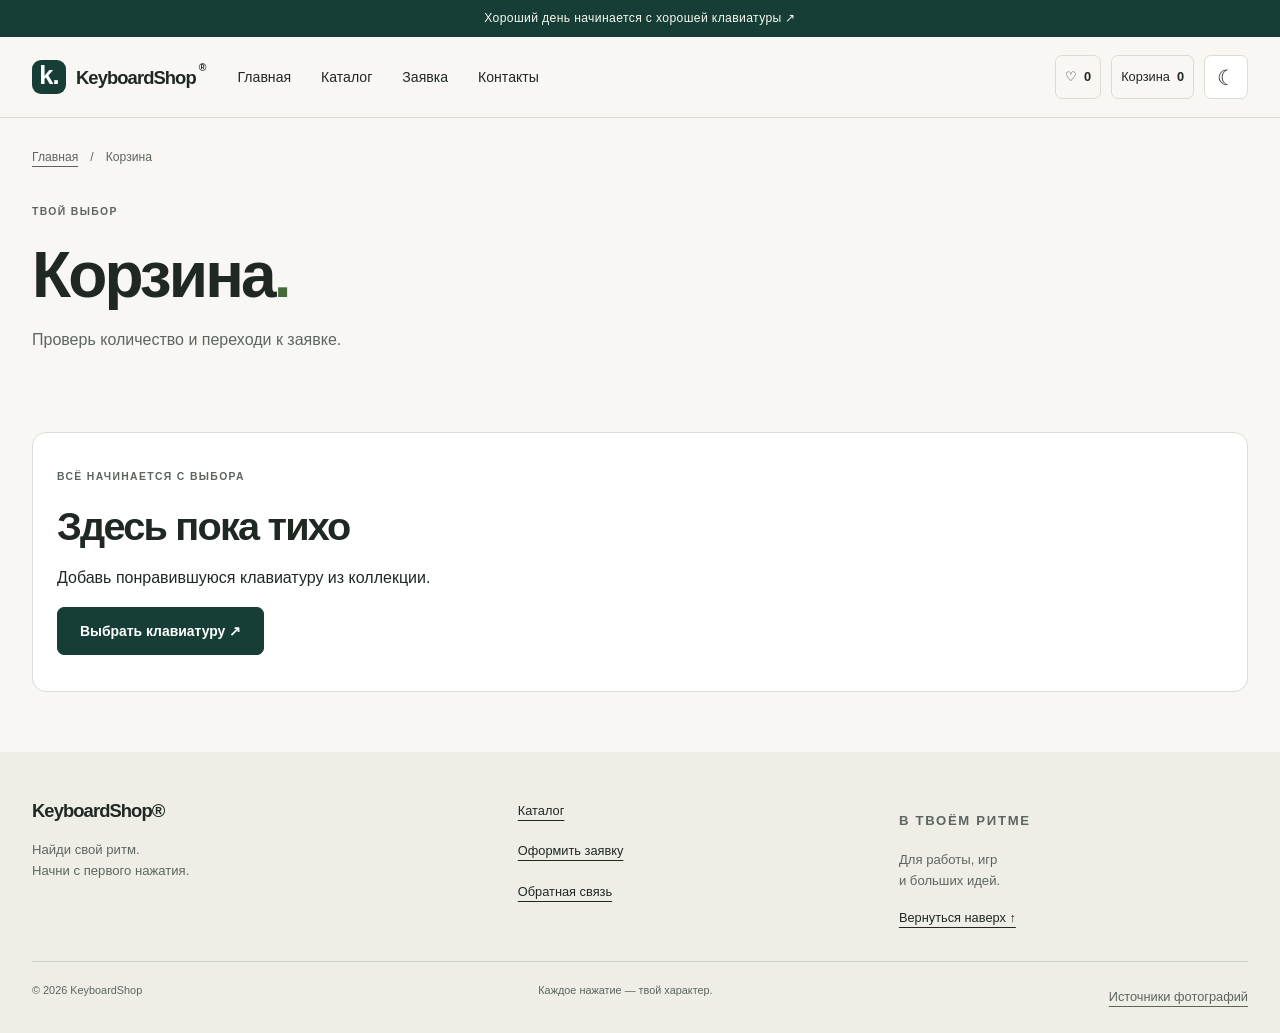
==== cart.html @ 7a4f7b2b "feat: add persistent cart favorites promo and checkout" ====
<!doctype html>

<html lang="ru">
  <head>
    <meta charset="utf-8" />
    <meta content="width=device-width, initial-scale=1" name="viewport" />
    <meta
      content="Клавиатуры в корзине: количество, скидка по промокоду и итоговая стоимость."
      name="description"
    />
    <meta content="#173e36" name="theme-color" />
    <title>Корзина — KeyboardShop</title>
    <link href="images/favicon.svg" rel="icon" type="image/svg+xml" />
    <link href="css/style.css" rel="stylesheet" />
    <link href="css/responsive.css" rel="stylesheet" />
    <script defer="" src="js/data.js"></script>
    <script defer="" src="js/main.js"></script>
    <script defer="" src="js/catalog.js"></script>
    <script defer="" src="js/cart.js"></script>
    <script defer="" src="js/modal.js"></script>
    <script defer="" src="js/validation.js"></script>
  </head>
  <body id="top">
    <a class="skip-link" href="#main">Перейти к содержимому</a>
    <div class="announcement">Хороший день начинается с хорошей клавиатуры ↗</div>
    <header class="site-header">
      <div class="container site-header__inner">
        <a class="site-logo" href="index.html">
          <span aria-hidden="true" class="logo-key"> k. </span>
          KeyboardShop
          <span aria-hidden="true" class="logo-dot"> ® </span>
        </a>
        <details class="nav-menu">
          <summary>
            Меню
            <span aria-hidden="true"> ☰ </span>
          </summary>
          <nav aria-label="Основная навигация">
            <ul class="site-nav__list">
              <li>
                <a href="index.html"> Главная </a>
              </li>
              <li>
                <a href="catalog.html"> Каталог </a>
              </li>
              <li>
                <a href="order.html"> Заявка </a>
              </li>
              <li>
                <a href="contacts.html"> Контакты </a>
              </li>
            </ul>
          </nav>
        </details>
        <div class="header-actions">
          <a aria-label="Избранное" class="header-favorites" href="catalog.html?favorites=1"
            >♡ <span data-favorite-count="">0</span></a
          ><a class="header-cart" href="cart.html">Корзина <span data-cart-count="">0</span></a
          ><button
            aria-label="Включить тёмную тему"
            aria-pressed="false"
            class="theme-toggle"
            data-theme-toggle=""
            type="button"
          >
            ☾
          </button>
        </div>
      </div>
    </header>
    <main class="container" id="main" tabindex="-1">
      <nav aria-label="Хлебные крошки" class="breadcrumbs">
        <a href="index.html">Главная</a><span aria-hidden="true">/</span><span>Корзина</span>
      </nav>
      <section class="page-heading">
        <p class="eyebrow">Твой выбор</p>
        <h1>Корзина<span class="accent">.</span></h1>
        <p>Проверь количество и переходи к заявке.</p>
      </section>
      <section class="empty-state" hidden="" id="cart-empty">
        <p class="eyebrow">Всё начинается с выбора</p>
        <h2>Здесь пока тихо</h2>
        <p>Добавь понравившуюся клавиатуру из коллекции.</p>
        <a class="button" href="catalog.html">Выбрать клавиатуру ↗</a>
      </section>
      <div class="cart-layout" id="cart-content">
        <section aria-label="Товары в корзине">
          <div id="cart-items"></div>
          <button class="text-button" id="clear-cart" type="button">Очистить корзину</button>
        </section>
        <aside class="cart-summary">
          <h2>Твой итог</h2>
          <div aria-live="polite" data-cart-totals=""></div>
          <form id="promo-form">
            <label for="promo-code">Промокод</label>
            <div class="promo-controls">
              <input
                aria-describedby="promo-hint promo-message"
                autocomplete="off"
                id="promo-code"
                maxlength="20"
                name="promo"
                placeholder="KEY10"
                type="text"
              /><button class="button" type="submit">Применить</button>
            </div>
            <p class="form-note" id="promo-hint">KEY10 — ещё 10% на товары в корзине.</p>
            <p class="field-error" id="promo-message" role="status"></p>
            <button class="text-button" hidden="" id="remove-promo" type="button">
              Убрать промокод
            </button>
          </form>
          <a class="button checkout-link" href="order.html?source=cart">Оставить заявку ↗</a>
          <p class="form-note">
            Стоимость доставки будет рассчитана в заявке. Оплата не подключена.
          </p>
        </aside>
      </div>
    </main>
    <footer class="site-footer" id="contacts">
      <div class="container footer-grid">
        <div>
          <a class="site-logo" href="index.html"> KeyboardShop® </a>
          <p>
            Найди свой ритм.
            <br />
            Начни с первого нажатия.
          </p>
        </div>
        <nav aria-label="Навигация в подвале">
          <a href="catalog.html"> Каталог </a>
          <a href="order.html"> Оформить заявку </a>
          <a href="contacts.html#feedback"> Обратная связь </a>
        </nav>
        <div>
          <p class="eyebrow">В твоём ритме</p>
          <p>
            Для работы, игр
            <br />
            и больших идей.
          </p>
          <a href="#top"> Вернуться наверх ↑ </a>
        </div>
      </div>
      <div class="container footer-bottom">
        <span> © 2026 KeyboardShop </span>
        <span> Каждое нажатие — твой характер. </span>
        <a href="https://github.com/TitaNik322/kr4-js-shop#фотографии">Источники фотографий</a>
      </div>
    </footer>
    <p aria-live="polite" class="site-message" hidden="" id="site-message" role="status"></p>
    <noscript
      ><p class="container notice">
        Для каталога и формы включите JavaScript в браузере.
      </p></noscript
    >
  </body>
</html>
---- css/style.css ----
﻿/* Базовые настройки и цвета */
:root {
  --bg: #f8f7f3;
  --surface: #fff;
  --text: #202823;
  --muted: #5d655f;
  --green: #173e36;
  --accent: #456b38;
  --border: #d9ddd5;
  --pale: #e9eddf;
}
*,
*::before,
*::after {
  box-sizing: border-box;
}
html {
  scroll-behavior: smooth;
  scroll-padding-top: 110px;
}
body {
  min-height: 100vh;
  min-height: 100dvh;
  display: flex;
  flex-direction: column;
  margin: 0;
  background: var(--bg);
  color: var(--text);
  font-family: 'Segoe UI', Arial, sans-serif;
  font-size: 16px;
  line-height: 1.6;
}
main {
  flex: 1 0 auto;
  min-height: 0;
}
main:focus {
  outline: none;
}
a {
  color: inherit;
  text-underline-offset: 5px;
}
button,
input,
textarea,
select {
  font: inherit;
  max-width: 100%;
}
button,
summary {
  cursor: pointer;
}
[hidden] {
  display: none !important;
}
img {
  display: block;
}
picture {
  display: block;
  min-width: 0;
}
h1,
h2,
h3,
p {
  margin-top: 0;
}
h1,
h2,
h3 {
  line-height: 1.13;
  letter-spacing: -0.045em;
}
h1 {
  font-weight: 650;
  margin-bottom: 24px;
}
h2 {
  font-size: clamp(1.8rem, 3.1vw, 2.65rem);
  font-weight: 600;
  margin-bottom: 16px;
}
h3 {
  font-size: 1.35rem;
  font-weight: 650;
}
em {
  font-family: Georgia, serif;
  color: var(--green);
  font-weight: 400;
}
:focus-visible {
  outline: 3px solid #b64e17;
  outline-offset: 5px;
}
section[id] {
  scroll-margin-top: 110px;
}
.skip-link {
  position: fixed;
  top: -120px;
  left: 16px;
  z-index: 100;
  padding: 12px 20px;
  background: var(--green);
  color: white;
  border-radius: 8px;
}
.skip-link:focus {
  top: 16px;
}
/* Шапка и навигация */
.announcement {
  background: var(--green);
  color: #f7f9ee;
  text-align: center;
  padding: 9px 18px;
  font-size: 0.76rem;
  letter-spacing: 0.03em;
}
.site-header {
  background: var(--bg);
  border-bottom: 1px solid var(--border);
}
.site-logo {
  display: inline-flex;
  align-items: center;
  gap: 10px;
  font-weight: 750;
  font-size: 1.15rem;
  text-decoration: none;
  letter-spacing: -0.05em;
  white-space: nowrap;
}
.logo-key {
  display: grid;
  place-items: center;
  width: 34px;
  height: 34px;
  background: var(--green);
  color: white;
  border-radius: 9px;
  font-size: 1.6rem;
  line-height: 1;
  padding-bottom: 4px;
}
.logo-dot {
  font-size: 0.65rem;
  align-self: start;
  margin-left: -7px;
}
.nav-menu > summary {
  padding: 8px;
  font-weight: 600;
  list-style: none;
}
summary::-webkit-details-marker {
  display: none;
}
.nav-menu > summary span {
  margin-left: 6px;
}
.site-nav__list {
  padding: 0;
  margin: 0;
  list-style: none;
}
.site-nav__list a {
  display: block;
  text-decoration: none;
  padding: 10px 12px;
  font-size: 0.88rem;
  border-radius: 8px;
}
.site-nav__list a:hover,
.site-nav__list a[aria-current] {
  background: var(--pale);
  color: var(--green);
}
.header-link {
  gap: 20px;
  padding: 10px 0;
  font-size: 0.85rem;
  text-decoration: none;
  border-bottom: 1px solid var(--text);
}
/* Главный экран */
.eyebrow {
  text-transform: uppercase;
  letter-spacing: 0.13em;
  font-size: 0.65rem;
  font-weight: 700;
  line-height: 1.6;
  margin-bottom: 18px;
  color: var(--muted);
}
.status-dot {
  display: inline-block;
  width: 7px;
  height: 7px;
  margin-right: 7px;
  border-radius: 50%;
  background: var(--accent);
}
.hero__description {
  color: var(--muted);
  font-size: 1rem;
  line-height: 1.75;
  margin-bottom: 26px;
}
.hero__footnote {
  color: var(--muted);
  font-size: 0.73rem;
  margin: 28px 0 0;
}
.hero__visual {
  position: relative;
  min-width: 0;
  overflow: hidden;
  border-radius: 18px;
  background: #e7e8e1;
}
.hero__visual img {
  opacity: 1;
}
.hero__caption {
  position: absolute;
  left: 0;
  right: 0;
  bottom: 0;
  display: flex;
  justify-content: space-between;
  gap: 20px;
  padding: 30px 22px 20px;
  background: linear-gradient(transparent, #000c);
  color: white;
  font-size: 0.76rem;
}
/* Кнопки и ссылки */
.button {
  display: inline-flex;
  align-items: center;
  justify-content: center;
  gap: 24px;
  background: var(--green);
  color: white;
  min-height: 48px;
  padding: 12px 22px;
  border: 1px solid var(--green);
  border-radius: 7px;
  text-decoration: none;
  font-size: 0.87rem;
  font-weight: 600;
  transition: background 0.15s;
}
.button:hover {
  background: #28574b;
  color: white;
}
.button--ghost {
  background: transparent;
  color: var(--green);
}
.button--ghost:hover {
  background: var(--pale);
  color: var(--green);
}
.button--light {
  color: var(--green);
  background: var(--pale);
  border-color: var(--pale);
}
.button--light:hover {
  color: var(--green);
  background: white;
}
.button--small {
  font-size: 0.75rem;
  padding: 8px 12px;
  min-height: 44px;
  gap: 12px;
}
.text-link {
  font-size: 0.86rem;
  font-weight: 600;
  padding-block: 10px;
}
.text-link:hover {
  color: var(--accent);
}
/* Преимущества и карточки товаров */
.advantages {
  padding-block: 12px;
  border-top: 1px solid var(--border);
  border-bottom: 1px solid var(--border);
}
.advantages > div {
  display: flex;
  gap: 18px;
  align-items: center;
  padding: 22px 20px;
}
.feature-number {
  font-family: Georgia, serif;
  font-size: 1.8rem;
  color: var(--accent);
}
.advantages p {
  font-size: 0.76rem;
  margin: 0;
  color: var(--muted);
}
.advantages strong {
  font-size: 0.88rem;
  color: var(--text);
}
.section {
  padding-block: clamp(36px, 6vw, 72px);
}
.section-heading {
  margin-bottom: 28px;
}
.section-heading h2,
.section-heading p {
  margin-bottom: 8px;
}
.accent {
  color: var(--accent);
}
.product-card {
  display: flex;
  flex-direction: column;
  min-width: 0;
  border: 1px solid var(--border);
  border-radius: 14px;
  overflow: hidden;
  background: white;
}
.product-card__image-wrap {
  position: relative;
  background: #f0f1ed;
  padding: 30px 22px 16px;
}
.product-card__image-wrap picture {
  background: white;
  border-radius: 10px;
  overflow: hidden;
}
.product-card__image {
  width: 100%;
  aspect-ratio: 4/3;
  object-fit: contain;
  mix-blend-mode: multiply;
}
.product-card__badge {
  position: absolute;
  z-index: 1;
  top: 14px;
  left: 14px;
  padding: 4px 9px;
  background: var(--pale);
  color: var(--green);
  border-radius: 4px;
  font-size: 0.6rem;
  letter-spacing: 0.04em;
  text-transform: uppercase;
  font-weight: 700;
}
.product-card__body {
  display: flex;
  flex-direction: column;
  flex: 1;
  padding: 22px;
}
.product-card .eyebrow {
  font-size: 0.56rem;
  margin-bottom: 10px;
}
.product-card__title {
  margin-bottom: 12px;
}
.product-card__title a {
  text-decoration: none;
}
.product-card__title a:hover {
  text-decoration: underline;
}
.product-card__description {
  font-size: 0.8rem;
  color: var(--muted);
  margin-bottom: 24px;
}
.product-card__bottom {
  display: flex;
  flex-wrap: wrap;
  align-items: center;
  justify-content: space-between;
  gap: 12px;
  margin-top: auto;
}
.product-card__price {
  margin: 0;
  font-size: 1.2rem;
  font-weight: 650;
  white-space: nowrap;
}
/* Блок помощи и подвал */
.help-banner {
  background: var(--green);
  color: white;
  border-radius: 16px;
  padding: clamp(24px, 4vw, 46px);
  margin-bottom: 70px;
}
.help-banner .eyebrow {
  color: #d5dec8;
}
.help-banner h2 {
  font-size: clamp(1.5rem, 3vw, 2rem);
}
.help-banner p:last-child {
  font-size: 0.86rem;
  margin-bottom: 0;
  color: #e2e8db;
}
.site-footer {
  margin-top: auto;
  flex-shrink: 0;
  background: #eeeee7;
  padding-top: 44px;
}
.site-footer p {
  font-size: 0.82rem;
  color: var(--muted);
  margin-top: 14px;
}
.site-footer nav {
  display: flex;
  flex-direction: column;
  align-items: start;
  gap: 10px;
}
.site-footer a:not(.site-logo) {
  font-size: 0.8rem;
  padding-block: 5px;
}
.footer-bottom {
  margin-top: 32px;
  border-top: 1px solid #cdd2c6;
  padding-block: 20px;
  font-size: 0.68rem;
  color: var(--muted);
}
/* Внутренние страницы и каталог */
.breadcrumbs {
  display: flex;
  flex-wrap: wrap;
  gap: 12px;
  font-size: 0.76rem;
  color: var(--muted);
  padding-top: 30px;
}
.page-heading {
  padding-block: 36px 40px;
}
.page-heading h1 {
  font-size: clamp(2.5rem, 5vw, 4rem);
  margin-bottom: 16px;
}
.page-heading > p:last-child {
  color: var(--muted);
}
.catalog-filters {
  min-width: 0;
}
.filter-panel {
  border: 1px solid var(--border);
  border-radius: 12px;
  padding: 20px;
  background: white;
}
.filter-panel > summary {
  font-size: 1.1rem;
  font-weight: 600;
  display: flex;
  justify-content: space-between;
  align-items: center;
  min-height: 44px;
}
fieldset {
  border: 0;
  padding: 20px 0 0;
  margin: 0;
  min-width: 0;
}
legend {
  font-size: 0.8rem;
  font-weight: 700;
  padding-top: 20px;
}
.checkbox {
  display: flex !important;
  align-items: start;
  gap: 10px;
  font-size: 0.81rem;
  padding-block: 8px;
}
input[type='checkbox'] {
  flex: 0 0 auto;
  width: 20px;
  height: 20px;
  margin: 3px 0 0;
  accent-color: var(--green);
}
.price-fields {
  display: flex;
  gap: 10px;
}
.price-fields > div {
  min-width: 0;
  flex: 1;
}
.filter-actions {
  display: flex;
  flex-direction: column;
  gap: 12px;
  margin-top: 22px;
}
.text-button {
  color: var(--muted);
  background: transparent;
  border: 0;
  text-decoration: underline;
  padding: 12px;
  font-size: 0.77rem;
}
.filter-note {
  color: var(--muted);
  font-size: 0.76rem;
  padding: 20px 6px;
}
.catalog-products {
  min-width: 0;
}
.catalog-toolbar {
  margin-bottom: 24px;
}
.catalog-toolbar h2 {
  font-size: 1.25rem;
  margin: 0;
}
.catalog-toolbar p {
  color: var(--muted);
  font-size: 0.8rem;
  margin: 0;
}
.catalog-toolbar label {
  font-size: 0.75rem;
}
.catalog-toolbar select {
  padding: 9px 7px;
  font-size: 0.75rem;
  min-height: 44px;
}
.empty-state {
  padding: 50px 24px;
  background: var(--pale);
  border-radius: 12px;
}
/* Страница товара и характеристики */
.product-detail__media {
  padding: 32px;
  border: 1px solid var(--border);
  border-radius: 16px;
  background: white;
  min-width: 0;
}
.product-detail__image {
  width: 100%;
  aspect-ratio: 1;
  object-fit: contain;
}
.media-note {
  text-align: center;
  color: var(--muted);
  font-size: 0.7rem;
  margin: 20px 0 0;
}
.product-detail__info {
  padding-block: 15px;
  min-width: 0;
}
.product-detail h1 {
  font-size: clamp(2.3rem, 4vw, 3.5rem);
}
.product-detail__description {
  color: var(--muted);
  font-size: 0.92rem;
}
.product-detail__price {
  font-size: 2rem;
  font-weight: 650;
}
.product-detail__features {
  padding-left: 20px;
  color: var(--muted);
  font-size: 0.86rem;
  margin-bottom: 26px;
}
.product-detail__features li {
  padding-block: 4px;
}
.product-detail__actions {
  margin-bottom: 18px;
}
.table-wrap {
  min-width: 0;
  overflow-x: auto;
}
.spec-table {
  width: 100%;
  border-collapse: collapse;
  text-align: left;
}
.spec-table caption {
  margin-bottom: 16px;
  font-size: 0.8rem;
  color: var(--muted);
}
.spec-table thead {
  background: var(--pale);
  color: var(--green);
  font-size: 0.85rem;
}
.spec-table td {
  font-size: 0.88rem;
}
/* Формы и модальное окно */
.form-card {
  padding: clamp(22px, 4vw, 40px);
  border: 1px solid var(--border);
  border-radius: 16px;
  background: white;
  min-width: 0;
}
.form-card h2 {
  font-size: 1.5rem;
}
.form-note {
  font-size: 0.75rem;
  color: var(--muted);
}
.order-form {
  margin-top: 24px;
}
.form-field {
  display: flex;
  flex-direction: column;
  gap: 7px;
  min-width: 0;
}
.form-field label {
  font-size: 0.8rem;
  font-weight: 600;
}
input:not([type='checkbox']),
select,
textarea {
  width: 100%;
  min-width: 0;
  min-height: 48px;
  background: var(--bg);
  border: 1px solid #9aa597;
  border-radius: 6px;
  padding: 10px 12px;
  color: var(--text);
}
textarea {
  resize: vertical;
}
.form-field small {
  color: var(--muted);
  font-size: 0.68rem;
}
.form-actions p {
  margin: 0;
}
.form-status {
  margin: 0;
  font-size: 0.85rem;
  color: var(--green);
}
.form-status:not(:empty) {
  background: var(--pale);
  padding: 16px;
  border-radius: 6px;
}
.order-aside {
  padding: 18px 8px;
}
.order-aside h2 {
  font-size: 1.8rem;
}
.steps {
  padding-left: 25px;
}
.steps li {
  padding: 8px 0 16px 10px;
}
.steps li::marker {
  color: var(--green);
  font-weight: bold;
}
.steps p {
  font-size: 0.85rem;
  color: var(--muted);
  margin: 8px 0 0;
}
.contact-card {
  background: var(--pale);
  padding: 32px;
  border-radius: 16px;
}
address {
  font-style: normal;
}
address p {
  margin-bottom: 24px;
  font-size: 0.9rem;
}
.order-dialog {
  border: 1px solid var(--border);
  border-radius: 16px;
  padding: 28px;
  width: min(100% - 32px, 600px);
  max-height: calc(100dvh - 40px);
  overflow: auto;
  background: var(--bg);
  color: var(--text);
}
.order-dialog::backdrop {
  background: #11261ed9;
}
body:has(dialog[open]) {
  overflow: hidden;
}
.dialog-heading {
  display: flex;
  align-items: start;
  justify-content: space-between;
  gap: 16px;
}
.dialog-heading h2 {
  font-size: 1.6rem;
}
.icon-button {
  display: grid;
  place-items: center;
  border: 1px solid var(--border);
  border-radius: 50%;
  width: 44px;
  height: 44px;
  background: white;
  color: var(--text);
  font-size: 1.7rem;
  flex-shrink: 0;
}
.order-dialog > p {
  font-size: 0.85rem;
}

/* Состояния интерактивного каталога и формы. */
#filters-form {
  display: grid;
  gap: 20px;
}
.product-card h3 a {
  text-decoration: none;
}
.product-card__description {
  flex: 1;
  color: var(--muted);
  font-size: 0.85rem;
}
.product-status {
  color: var(--muted);
  font-size: 0.75rem;
}
.product-prices {
  display: flex;
  flex-wrap: wrap;
  align-items: baseline;
  gap: 12px;
  margin-bottom: 18px;
}
.product-prices strong {
  font-size: 1.25rem;
}
.product-prices del {
  color: var(--muted);
  font-size: 0.8rem;
}
.card-actions {
  display: flex;
  flex-wrap: wrap;
  align-items: center;
  gap: 12px;
}
.empty-state {
  padding: 36px 24px;
  margin-block: 24px 60px;
  border: 1px solid var(--border);
  border-radius: 14px;
  background: var(--surface);
}
.catalog-count {
  margin-bottom: 0;
  font-size: 0.85rem;
  color: var(--muted);
}
.site-message {
  position: fixed;
  z-index: 100;
  bottom: 20px;
  right: 20px;
  max-width: min(420px, calc(100vw - 40px));
  padding: 18px 22px;
  margin: 0;
  color: #fff;
  background: #173e36;
  border: 1px solid #a6bda0;
  border-radius: 10px;
  box-shadow: 0 8px 28px #0002;
}
.quick-image {
  width: 100%;
  max-height: 260px;
  object-fit: contain;
  margin-block: 20px;
  background: #fff;
  border-radius: 8px;
}
.order-fields {
  margin: 0;
  padding: 0;
  border: 0;
  min-width: 0;
}
.order-fields > .order-form {
  margin: 0;
}
.order-summary {
  border-block: 1px solid var(--border);
  padding-block: 20px;
}
.order-summary p {
  margin-bottom: 10px;
}
.confirmation-details {
  margin-block: 24px;
}
.confirmation-details dt {
  color: var(--muted);
  font-size: 0.8rem;
}
.confirmation-details dd {
  margin: 0 0 12px;
  overflow-wrap: anywhere;
}
.notice {
  padding-block: 20px;
}
.visually-hidden {
  position: absolute;
  width: 1px;
  height: 1px;
  padding: 0;
  overflow: hidden;
  clip-path: inset(50%);
  white-space: nowrap;
}
.form-field .field-error {
  min-height: 1em;
}
button:disabled {
  cursor: not-allowed;
  opacity: 0.6;
}

/* Избранное, корзина и переключение темы. */
.header-actions {
  display: flex;
  gap: 10px;
  align-items: center;
  margin-left: auto;
}
.header-actions a {
  display: inline-flex;
  align-items: center;
  gap: 7px;
  min-height: 44px;
  padding: 7px 9px;
  font-size: 0.8rem;
  text-decoration: none;
  white-space: nowrap;
  border: 1px solid var(--border);
  border-radius: 7px;
}
.header-actions span {
  font-weight: 700;
}
.theme-toggle {
  width: 44px;
  height: 44px;
  border: 1px solid var(--border);
  border-radius: 7px;
  background: var(--surface);
  color: var(--text);
  font-size: 1.3rem;
}
.favorite-button {
  position: absolute;
  top: 10px;
  right: 10px;
  width: 44px;
  height: 44px;
  padding: 0;
  border: 1px solid var(--border);
  border-radius: 50%;
  background: var(--surface);
  color: var(--text);
  font-size: 1.6rem;
}
.favorite-button[aria-pressed='true'] {
  color: var(--accent);
}
.card-actions .button {
  padding: 10px 14px;
  font-size: 0.8rem;
}
.card-actions .text-button {
  font-size: 0.75rem;
}
.pagination {
  display: flex;
  gap: 10px;
  margin-top: 28px;
}
.page-button {
  width: 44px;
  height: 44px;
  border: 1px solid var(--border);
  border-radius: 7px;
  background: var(--surface);
  color: var(--text);
}
.page-button[aria-current='page'] {
  background: var(--green);
  color: var(--surface);
  opacity: 1;
}
.cart-layout {
  display: grid;
  gap: 32px;
  padding-bottom: 64px;
}
.cart-item {
  display: grid;
  grid-template-columns: 80px minmax(0, 1fr);
  gap: 16px;
  padding-block: 24px;
  border-top: 1px solid var(--border);
}
.cart-item img {
  width: 100%;
  height: 80px;
  object-fit: contain;
  background: #fff;
  border-radius: 8px;
}
.cart-item h2 {
  font-size: 1.1rem;
  margin-bottom: 8px;
}
.cart-item h2 a {
  text-decoration: none;
}
.cart-item__total {
  grid-column: 2;
}
.cart-item__info {
  min-width: 0;
}
.quantity-control {
  display: flex;
  gap: 8px;
  align-items: center;
  margin-block: 12px;
}
.quantity-control input {
  width: 65px;
  min-height: 44px;
  text-align: center;
  padding: 8px;
}
.quantity-button {
  width: 44px;
  height: 44px;
  border: 1px solid var(--border);
  border-radius: 6px;
  background: var(--surface);
  color: var(--text);
  font-size: 1.2rem;
}
.cart-summary {
  padding: 24px;
  border: 1px solid var(--border);
  border-radius: 14px;
  background: var(--surface);
  align-self: start;
}
.cart-summary h2 {
  font-size: 1.8rem;
}
.cart-total {
  display: block;
  font-size: 1.25rem;
  margin-bottom: 24px;
}
#promo-form {
  display: grid;
  gap: 8px;
  margin-block: 24px;
}
.promo-controls {
  display: flex;
  gap: 8px;
}
.promo-controls .button {
  padding: 10px 12px;
  font-size: 0.75rem;
}
.discount-line {
  color: var(--accent);
}
.checkout-link {
  display: flex;
  justify-content: center;
  margin-bottom: 16px;
}
.dark-theme {
  color-scheme: dark;
  --bg: #151e1a;
  --surface: #202e26;
  --text: #edf0e9;
  --muted: #bdc7bd;
  --green: #b4d1b7;
  --accent: #a3bd93;
  --border: #435249;
  --pale: #293a2e;
}
.dark-theme .product-card,
.dark-theme .form-card,
.dark-theme .filter-panel,
.dark-theme .icon-button {
  background: var(--surface);
}
.dark-theme .announcement,
.dark-theme .site-footer {
  background: #173e36;
  color: #fff;
}
.dark-theme .button {
  background: #b4d1b7;
  color: #15261b;
}
.dark-theme .button:hover {
  background: #c9dfc4;
}
.dark-theme .field-error {
  color: #ffb39e;
}
.dark-theme [aria-invalid='true'] {
  border-color: #ffb39e;
}

.dark-theme .logo-key,
.dark-theme .skip-link {
  background: #b4d1b7;
  color: #15261b;
}
.dark-theme .help-banner {
  background: #173e36;
  color: #fff;
}
---- css/responsive.css ----
﻿/* Mobile First: базовая мобильная раскладка расширяется через min-width. */
img,
video {
  max-width: 100%;
  height: auto;
}
.container {
  width: min(100% - 36px, 1240px);
  margin-inline: auto;
}
.hero,
.products-grid,
.catalog-layout,
.product-detail,
.form-layout,
.contact-grid,
.order-form,
.footer-grid,
.advantages {
  display: grid;
  grid-template-columns: minmax(0, 1fr);
}
.hero {
  gap: 28px;
  padding-block: 36px;
}
.hero h1 {
  font-size: clamp(2.4rem, 5.1vw, 4.65rem);
}
.hero__visual img {
  aspect-ratio: 4/3;
  width: 100%;
  object-fit: cover;
}
.products-grid {
  gap: 22px;
}
.advantages {
  gap: 0;
}
.catalog-layout,
.form-layout,
.contact-grid {
  gap: 32px;
  padding-bottom: 64px;
}
.product-detail {
  gap: 28px;
  padding-block: 22px 60px;
  align-items: start;
}
.order-form {
  gap: 20px;
}
.form-field--wide {
  grid-column: 1/-1;
}
.footer-grid {
  gap: 32px;
}
.site-header__inner {
  display: flex;
  flex-wrap: wrap;
  align-items: center;
  justify-content: space-between;
  gap: 16px;
  padding-block: 18px;
}
.nav-menu {
  margin-left: auto;
}
.nav-menu[open] {
  width: 100%;
  order: 3;
}
.site-nav__list {
  display: flex;
  flex-direction: column;
  gap: 5px;
}
.header-link {
  display: none;
}
.hero__actions,
.product-detail__actions,
.form-actions {
  display: flex;
  flex-wrap: wrap;
  gap: 16px;
  align-items: center;
}
.section-heading,
.catalog-toolbar {
  display: flex;
  flex-wrap: wrap;
  justify-content: space-between;
  align-items: center;
  gap: 16px;
}
.help-banner {
  display: flex;
  flex-direction: column;
  align-items: start;
  gap: 24px;
}
.footer-bottom {
  display: flex;
  flex-wrap: wrap;
  gap: 12px;
  justify-content: space-between;
}
/* На мобильном строки таблицы становятся карточками. Семантика HTML сохраняется. */
.spec-table,
.spec-table tbody {
  display: block;
}
.spec-table thead {
  position: absolute;
  width: 1px;
  height: 1px;
  overflow: hidden;
  clip-path: inset(50%);
}
.spec-table tr {
  display: grid;
  gap: 8px;
  padding: 20px;
  border: 1px solid var(--border);
  margin-top: 12px;
  border-radius: 12px;
}
.spec-table th,
.spec-table td {
  display: block;
  padding: 0;
  border: 0;
}
.spec-table tbody th {
  color: var(--muted);
  font-size: 0.85rem;
  font-weight: 500;
}
.spec-table td {
  font-weight: 600;
}
.spec-table caption {
  display: block;
  text-align: left;
}
@media (min-width: 640px) {
  .container {
    width: min(100% - 64px, 1240px);
  }
  .products-grid,
  .order-form,
  .footer-grid {
    grid-template-columns: repeat(2, minmax(0, 1fr));
  }
  .help-banner {
    flex-direction: row;
    justify-content: space-between;
    align-items: center;
  }
  .spec-table {
    display: table;
  }
  .spec-table caption {
    display: table-caption;
  }
  .spec-table thead {
    position: static;
    width: auto;
    height: auto;
    overflow: visible;
    clip-path: none;
    display: table-header-group;
  }
  .spec-table tbody {
    display: table-row-group;
  }
  .spec-table tr {
    display: table-row;
  }
  .spec-table th,
  .spec-table td {
    display: table-cell;
    padding: 18px 24px;
    border-bottom: 1px solid var(--border);
  }
}
@media (min-width: 768px) {
  .site-header {
    position: sticky;
    top: 0;
    z-index: 20;
  }
  .site-header__inner {
    flex-wrap: nowrap;
    gap: 24px;
  }
  .nav-menu,
  .nav-menu[open] {
    width: auto;
    order: initial;
    margin-left: 0;
  }
  .nav-menu > summary {
    display: none;
  }
  .nav-menu > nav {
    content-visibility: visible;
  }
  .site-nav__list {
    flex-direction: row;
    flex-wrap: wrap;
    gap: 6px;
  }
  .hero {
    grid-template-columns: 1.08fr 1fr;
    align-items: center;
    gap: 30px;
    padding-block: 48px;
  }
  .hero__visual img {
    aspect-ratio: 4/3;
  }
  .advantages {
    grid-template-columns: repeat(3, minmax(0, 1fr));
  }
  .advantages > div + div {
    border-left: 1px solid var(--border);
  }
  .product-detail {
    grid-template-columns: 1fr 1fr;
    gap: 42px;
  }
  .footer-grid {
    grid-template-columns: 1.3fr 1fr 1fr;
  }
}
@media (min-width: 1024px) {
  .header-link {
    display: inline-flex;
  }
  .hero__visual img {
    aspect-ratio: 4/3;
  }
  .hero {
    padding-block: 56px;
    gap: 50px;
  }
  .products-grid {
    grid-template-columns: repeat(3, minmax(0, 1fr));
  }
  .catalog-layout {
    grid-template-columns: 230px minmax(0, 1fr);
  }
  .catalog-layout .products-grid {
    grid-template-columns: repeat(2, minmax(0, 1fr));
  }
  .catalog-filters {
    position: sticky;
    top: 110px;
    align-self: start;
  }
  .filter-panel > summary span {
    display: none;
  }
  .form-layout {
    grid-template-columns: minmax(0, 1.5fr) minmax(0, 1fr);
    gap: 64px;
  }
  .contact-grid {
    grid-template-columns: minmax(0, 1fr) minmax(0, 1.6fr);
  }
}
@media (min-width: 1280px) {
  .catalog-layout .products-grid {
    grid-template-columns: repeat(3, minmax(0, 1fr));
  }
}
.field-error {
  color: #a12e17;
  font-size: 0.75rem;
}
[aria-invalid='true'] {
  border-color: #a12e17;
}
@media (min-width: 768px) {
  .nav-menu::details-content {
    content-visibility: visible;
  }
}

@media (min-width: 640px) {
  .cart-item {
    grid-template-columns: 120px minmax(0, 1fr) auto;
    gap: 22px;
  }
  .cart-item img {
    height: 100px;
  }
  .cart-item__total {
    grid-column: auto;
  }
}
@media (min-width: 768px) {
  .site-header__inner {
    flex-wrap: wrap;
    gap: 12px;
  }
  .nav-menu,
  .nav-menu[open] {
    width: 100%;
    order: 3;
  }
  .site-nav__list {
    justify-content: center;
  }
  html {
    scroll-padding-top: 160px;
  }
}
@media (min-width: 1024px) {
  .site-header__inner {
    flex-wrap: nowrap;
    gap: 20px;
  }
  .nav-menu,
  .nav-menu[open] {
    width: auto;
    order: initial;
  }
  .cart-layout {
    grid-template-columns: minmax(0, 1fr) 330px;
  }
  .cart-summary {
    position: sticky;
    top: 120px;
  }
  html {
    scroll-padding-top: 110px;
  }
}
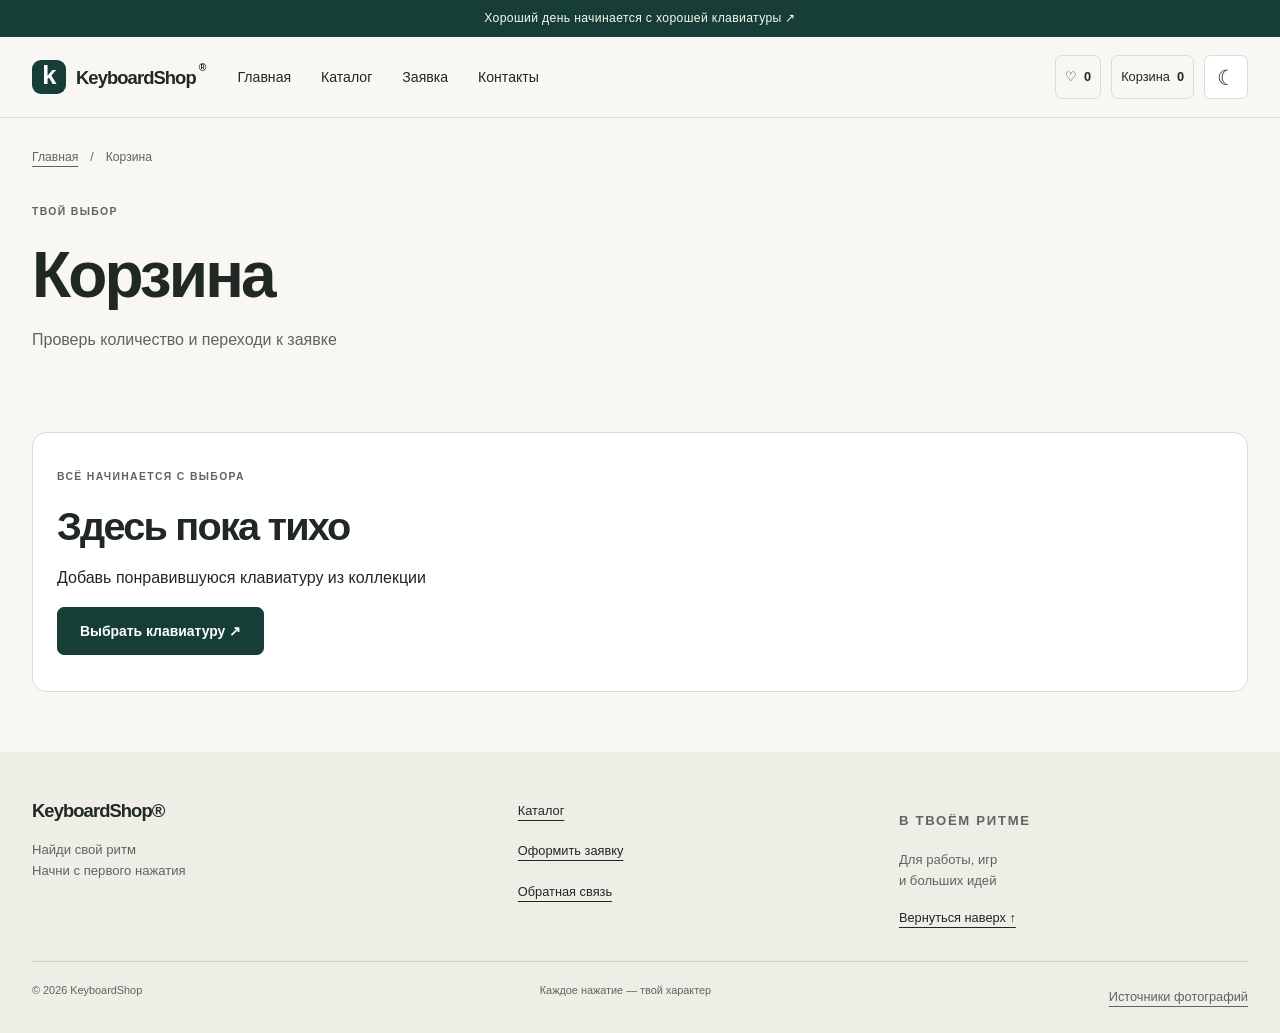
==== commit 6f341ea2: "style: remove trailing periods from UI text" ====
--- a/cart.html
+++ b/cart.html
@@ -5,7 +5,7 @@
     <meta charset="utf-8" />
     <meta content="width=device-width, initial-scale=1" name="viewport" />
     <meta
-      content="Клавиатуры в корзине: количество, скидка по промокоду и итоговая стоимость."
+      content="Клавиатуры в корзине: количество, скидка по промокоду и итоговая стоимость"
       name="description"
     />
     <meta content="#173e36" name="theme-color" />
@@ -26,7 +26,7 @@
     <header class="site-header">
       <div class="container site-header__inner">
         <a class="site-logo" href="index.html">
-          <span aria-hidden="true" class="logo-key"> k. </span>
+          <span aria-hidden="true" class="logo-key"> k </span>
           KeyboardShop
           <span aria-hidden="true" class="logo-dot"> ® </span>
         </a>
@@ -74,13 +74,13 @@
       </nav>
       <section class="page-heading">
         <p class="eyebrow">Твой выбор</p>
-        <h1>Корзина<span class="accent">.</span></h1>
-        <p>Проверь количество и переходи к заявке.</p>
+        <h1>Корзина<span class="accent"></span></h1>
+        <p>Проверь количество и переходи к заявке</p>
       </section>
       <section class="empty-state" hidden="" id="cart-empty">
         <p class="eyebrow">Всё начинается с выбора</p>
         <h2>Здесь пока тихо</h2>
-        <p>Добавь понравившуюся клавиатуру из коллекции.</p>
+        <p>Добавь понравившуюся клавиатуру из коллекции</p>
         <a class="button" href="catalog.html">Выбрать клавиатуру ↗</a>
       </section>
       <div class="cart-layout" id="cart-content">
@@ -104,7 +104,7 @@
                 type="text"
               /><button class="button" type="submit">Применить</button>
             </div>
-            <p class="form-note" id="promo-hint">KEY10 — ещё 10% на товары в корзине.</p>
+            <p class="form-note" id="promo-hint">KEY10 — ещё 10% на товары в корзине</p>
             <p class="field-error" id="promo-message" role="status"></p>
             <button class="text-button" hidden="" id="remove-promo" type="button">
               Убрать промокод
@@ -112,7 +112,7 @@
           </form>
           <a class="button checkout-link" href="order.html?source=cart">Оставить заявку ↗</a>
           <p class="form-note">
-            Стоимость доставки будет рассчитана в заявке. Оплата не подключена.
+            Стоимость доставки будет рассчитана в заявке. Оплата не подключена
           </p>
         </aside>
       </div>
@@ -122,9 +122,9 @@
         <div>
           <a class="site-logo" href="index.html"> KeyboardShop® </a>
           <p>
-            Найди свой ритм.
+            Найди свой ритм
             <br />
-            Начни с первого нажатия.
+            Начни с первого нажатия
           </p>
         </div>
         <nav aria-label="Навигация в подвале">
@@ -137,21 +137,21 @@
           <p>
             Для работы, игр
             <br />
-            и больших идей.
+            и больших идей
           </p>
           <a href="#top"> Вернуться наверх ↑ </a>
         </div>
       </div>
       <div class="container footer-bottom">
         <span> © 2026 KeyboardShop </span>
-        <span> Каждое нажатие — твой характер. </span>
+        <span> Каждое нажатие — твой характер </span>
         <a href="https://github.com/TitaNik322/kr4-js-shop#фотографии">Источники фотографий</a>
       </div>
     </footer>
     <p aria-live="polite" class="site-message" hidden="" id="site-message" role="status"></p>
     <noscript
       ><p class="container notice">
-        Для каталога и формы включите JavaScript в браузере.
+        Для каталога и формы включите JavaScript в браузере
       </p></noscript
     >
   </body>
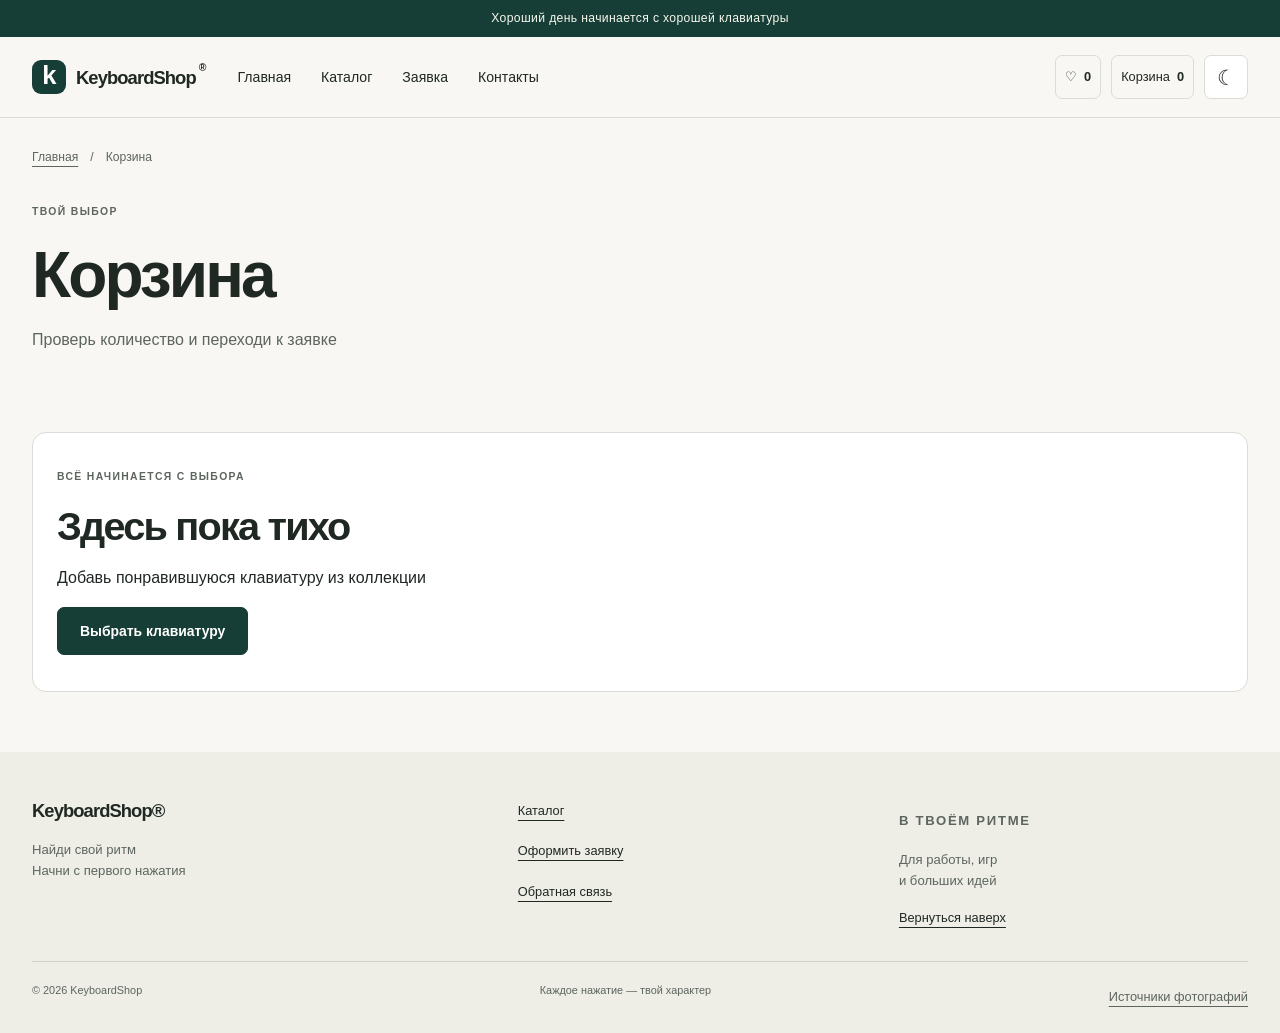
==== commit af49601f: "style: remove decorative arrows from UI labels" ====
--- a/cart.html
+++ b/cart.html
@@ -22,7 +22,7 @@
   </head>
   <body id="top">
     <a class="skip-link" href="#main">Перейти к содержимому</a>
-    <div class="announcement">Хороший день начинается с хорошей клавиатуры ↗</div>
+    <div class="announcement">Хороший день начинается с хорошей клавиатуры</div>
     <header class="site-header">
       <div class="container site-header__inner">
         <a class="site-logo" href="index.html">
@@ -81,7 +81,7 @@
         <p class="eyebrow">Всё начинается с выбора</p>
         <h2>Здесь пока тихо</h2>
         <p>Добавь понравившуюся клавиатуру из коллекции</p>
-        <a class="button" href="catalog.html">Выбрать клавиатуру ↗</a>
+        <a class="button" href="catalog.html">Выбрать клавиатуру</a>
       </section>
       <div class="cart-layout" id="cart-content">
         <section aria-label="Товары в корзине">
@@ -110,7 +110,7 @@
               Убрать промокод
             </button>
           </form>
-          <a class="button checkout-link" href="order.html?source=cart">Оставить заявку ↗</a>
+          <a class="button checkout-link" href="order.html?source=cart">Оставить заявку</a>
           <p class="form-note">
             Стоимость доставки будет рассчитана в заявке. Оплата не подключена
           </p>
@@ -139,7 +139,7 @@
             <br />
             и больших идей
           </p>
-          <a href="#top"> Вернуться наверх ↑ </a>
+          <a href="#top"> Вернуться наверх </a>
         </div>
       </div>
       <div class="container footer-bottom">
